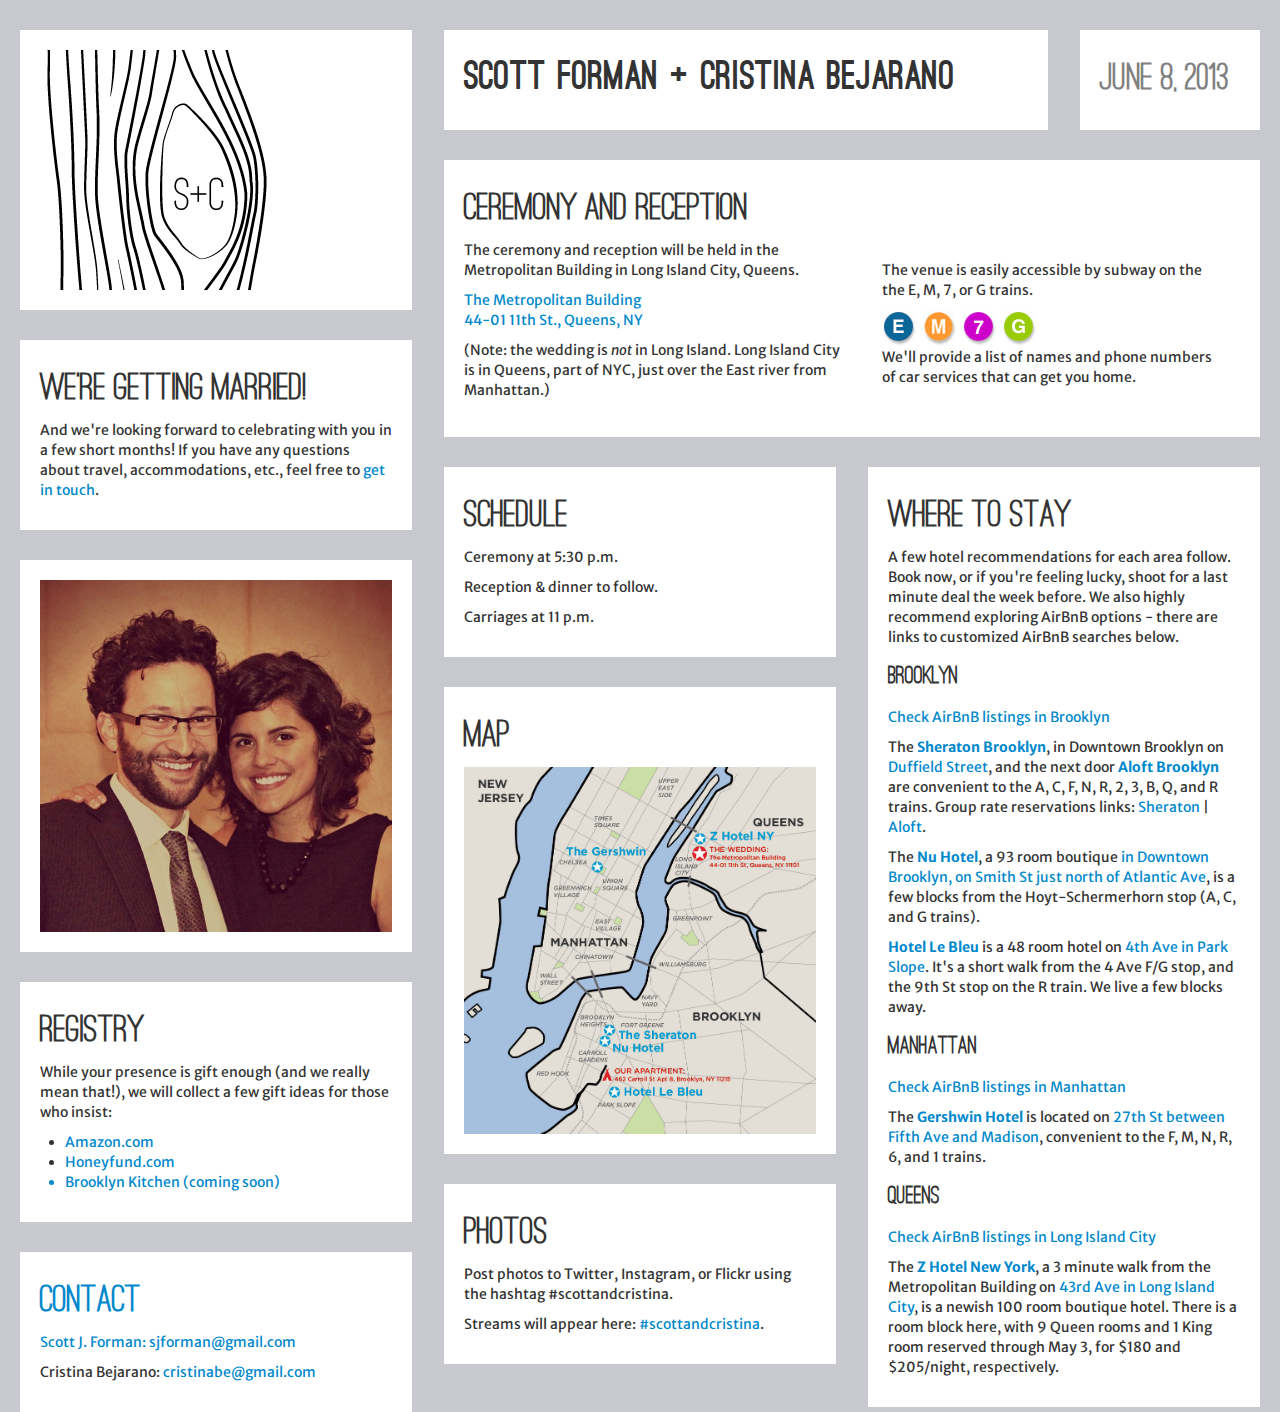
==== index.html @ 11a551de "Added personalized links for Sheraton and Aloft reservations." ====
<!DOCTYPE html>
<html>
    <head>
        <meta charset="utf-8">
        <title>Scott + Cristina</title>
        <meta name="viewport" content="width=device-width, initial-scale=1.0">
        <meta name="description" content="">
        <meta name="author" content="The couple">
        <link href="assets/css/bootstrap.min.css" rel="stylesheet" media="screen">

        <!-- Le styles -->
        <link href="./assets/css/weddingsite.css" rel="stylesheet"> 
        <link href='http://fonts.googleapis.com/css?family=Merriweather+Sans:300' rel='stylesheet' type='text/css'>

        <!-- HTML5 shim, for IE6-8 support of HTML5 elements -->
        <!--[if lt IE 9]>
          <script src="http://html5shim.googlecode.com/svn/trunk/html5.js"></script>
        <![endif]-->

        <!-- Fav and touch icons -->
        <link rel="shortcut icon" href="assets/img/sf-cb.ico">

    </head>

    <body>

      <div class="container-fluid">
        <div class="row-fluid">
          <div class="span4">

            <div class="tile">
              <IMG class="img" src="./assets/img/logo.png">
            </div>

          <div class="tile">
            <h1>We're getting married!</h1>
            <p>And we're looking forward to celebrating with you in a few short months! If you have any questions about travel, accommodations, etc., feel free to <a href="mailto:sjforman@gmail.com">get in touch</a>.</p>
          </div>

          <div class="tile">
              <img src="./assets/img/sf-cb-small.jpg">
          </div>

          <div class="tile">
            <h1>Registry</h1>
            <p>While your presence is gift enough (and we really mean that!), we will collect a few gift ideas for those who insist:</p>
            <ul>
              <li><a href="http://www.amazon.com/registry/wedding/2FYACB1W23JM6">Amazon.com</a></li>
              <li><a href="http://www.honeyfund.com/wedding/scottandcristina">Honeyfund.com</li>
              <li>Brooklyn Kitchen (coming soon)</li>
            </ul>
          </div>
<!--
          <div class="tile">
            <IMG class="img" src="./assets/img/mailbox.jpg">
          </div>
-->

          <div class="tile">
            <h1>Contact</h1>
            <p>Scott J. Forman: <a href="mailto:sjforman@gmail.com">sjforman@gmail.com</a></p>
            <p>Cristina Bejarano: <a href="mailto:cristinabe@gmail.com">cristinabe@gmail.com</a></p>
          </div>

        </div> <!--closes left column -->

          <div class="tile span6">
            <h1 class="strongtitle">Scott Forman + Cristina Bejarano</h1>
          </div>

          <div class="tile span2">
              <h1><span id="date">June 8, 2013</span></h1>
          </div>

          <div class="tile span8">
            <h1>Ceremony and Reception</h1>
            <div class="row-fluid">
              <div class="span6">
                <p>The ceremony and reception will be held in the Metropolitan Building in Long Island City, Queens.</p> 
                <p><a href="http://goo.gl/maps/SMIDI" target="_blank">The Metropolitan Building</BR>44-01 11th St., Queens, NY</a></p>
                <p>(Note: the wedding is <em>not</em> in Long Island. Long Island City is in Queens, part of NYC, just over the East river from Manhattan.)</p>
              </div>
              <div class="span6 innercolumn">
                <p>The venue is easily accessible by subway on the the E, M, 7, or G trains. </p>
                <img src="./assets/img/train-E.jpg" class="img">
                <img src="./assets/img/train-M.jpg" class="img">
                <img src="./assets/img/train-7.jpg" class="img">
                <img src="./assets/img/train-G.jpg" class="img">
                <p>We'll provide a list of names and phone numbers of car services that can get you home.</p>
              </div>
            </div>

        </div>

      <div class="span4">

        <div class="tile">
          <h1>Schedule</h1>
            <p>Ceremony at 5:30 p.m.</p>
            <p>Reception & dinner to follow.</p>
            <p>Carriages at 11 p.m.</p>
        </div>

        <div class="tile">
          <h1>Map</h1>
          <a href="./assets/img/nycmap_hotels.jpg" target="_blank"><img id="hotel-map" class="img" src="./assets/img/nycmap_hotels.jpg" alt="map of hotels, with stars at their locations"/></a>
        </div>

        <div class="tile">
          <h1>Photos</h1>
            <p>Post photos to Twitter, Instagram, or Flickr using the hashtag #scottandcristina.</p>
            <p>Streams will appear here: <a href="./media.html">#scottandcristina</a>.</p>
        </div>
      </div>

        <div class="tile span4">
          <h1>Where to Stay</h1>
          <p>A few hotel recommendations for each area follow. Book now, or if you're feeling lucky, shoot for a last minute deal the week before. We also highly recommend exploring AirBnB options - there are links to customized AirBnB searches below.</p>
          <h3>Brooklyn</h3>
            <p>
            <a href="http://goo.gl/rFD0d">Check AirBnB listings in Brooklyn</a>
            </p>
            <p>The <a href="http://www.sheratonbrooklyn.com/"><strong>Sheraton Brooklyn</strong></a>, in Downtown Brooklyn on <a href="http://goo.gl/maps/YRv99">Duffield Street</a>, and the next door <a href="http://www.aloftnewyorkbrooklyn.com/"><strong>Aloft Brooklyn</strong></a> are convenient to the A, C, F, N, R, 2, 3, B, Q, and R trains. Group rate reservations links: <a href="https://www.starwoodmeeting.com/StarGroupsWeb/res?id=1304051519&key=4B311">Sheraton</a> | <a href="https://www.starwoodmeeting.com/StarGroupsWeb/res?id=1304051507&key=96498">Aloft</a>.</p>
            <p>The <a href="http://nuhotelbrooklyn.com/"><strong>Nu Hotel</strong></a>, a 93 room boutique <a href="http://goo.gl/FwLk3">in Downtown Brooklyn, on Smith St just north of Atlantic Ave</a>, is a few blocks from the Hoyt-Schermerhorn stop (A, C, and G trains).</p>
            <p><a href="http://www.hotellebleu.com/"><strong>Hotel Le Bleu</strong></a> is a 48 room hotel on <a href="http://goo.gl/ZtD2X">4th Ave in Park Slope</a>. It's a short walk from the 4 Ave F/G stop, and the 9th St stop on the R train. We live a few blocks away.</p>
            
          <h3>Manhattan</h3>
            <p><a href="http://goo.gl/Xnnr9">Check AirBnB listings in Manhattan</a></p>

            <p>The <a href="http://www.gershwinhotel.com/"><strong>Gershwin Hotel</strong></a> is located on <a href="http://goo.gl/UFBjg">27th St between Fifth Ave and Madison</a>, convenient to the F, M, N, R, 6, and 1 trains.</p>

          <h3>Queens</h3>
            <p><a href="http://goo.gl/oXOKG">Check AirBnB listings in Long Island City</a></p>

            <p>The <a href="http://www.zhotelny.com/"><strong>Z Hotel New York</strong></a>, a 3 minute walk from the Metropolitan Building on <a href="http://goo.gl/zyGTn">43rd Ave in Long Island City</a>, is a newish 100 room boutique hotel. There is a room block here, with 9 Queen rooms and 1 King room reserved through May 3, for $180 and $205/night, respectively.</p>
        </div>

</div>
        
    <!-- Le javascript
    ================================================== -->
    <!-- Placed at the end of the document so the pages load faster -->
    <script src="http://ajax.googleapis.com/ajax/libs/jquery/1.7.2/jquery.min.js"></script>
    <script src="assets/js/bootstrap.min.js"></script>
    <script type="text/javascript">
      var _gaq = _gaq || [];
      _gaq.push(['_setAccount', 'UA-38311063-1']);
      _gaq.push(['_trackPageview']);

      (function() {
        var ga = document.createElement('script'); ga.type = 'text/javascript'; ga.async = true;
        ga.src = ('https:' == document.location.protocol ? 'https://ssl' : 'http://www') + '.google-analytics.com/ga.js';
        var s = document.getElementsByTagName('script')[0]; s.parentNode.insertBefore(ga, s);
      })();
    </script>
    </body>
</html>
---- assets/css/weddingsite.css ----
body{
    background: rgb(200, 201, 206); 
}

p,a,ul,ol{
    font-family: 'Merriweather Sans', sans-serif;
}

h1, h2, h3, h4, h5{
    font-family: 'Ostrich', sans-serif;
}

.strongtitle {
    font-family: 'Ostrich Black', sans-serif;
}

.tile{
    margin-top: 30px;
    background: white;
    padding: 20px;
}

.innercolumn{
    padding: 20px;
}

#date {
    color: gray;
}

@font-face {
  font-family: "Ostrich";
  src: url("../type/ostrich-regular-webfont.eot");
  src: local("☺"),
    url("../type/ostrich-regular-webfont.woff") format("woff"),
    url("../type/ostrich-regular-webfont.otf") format("opentype"),
    url("../type/ostrich-regular-webfont.svg#ostrich-regular-webfont") format("svg");
  }

@font-face {
  font-family: "Ostrich Black";
  src: url("../type/ostrich-black-webfont.eot");
  src: local("☺"),
    url("../type/ostrich-black-webfont.woff") format("woff"),
    url("../type/ostrich-black-webfont.otf") format("opentype"),
    url("../type/ostrich-black-webfont.svg#ostrich-black-webfont") format("svg");
  }
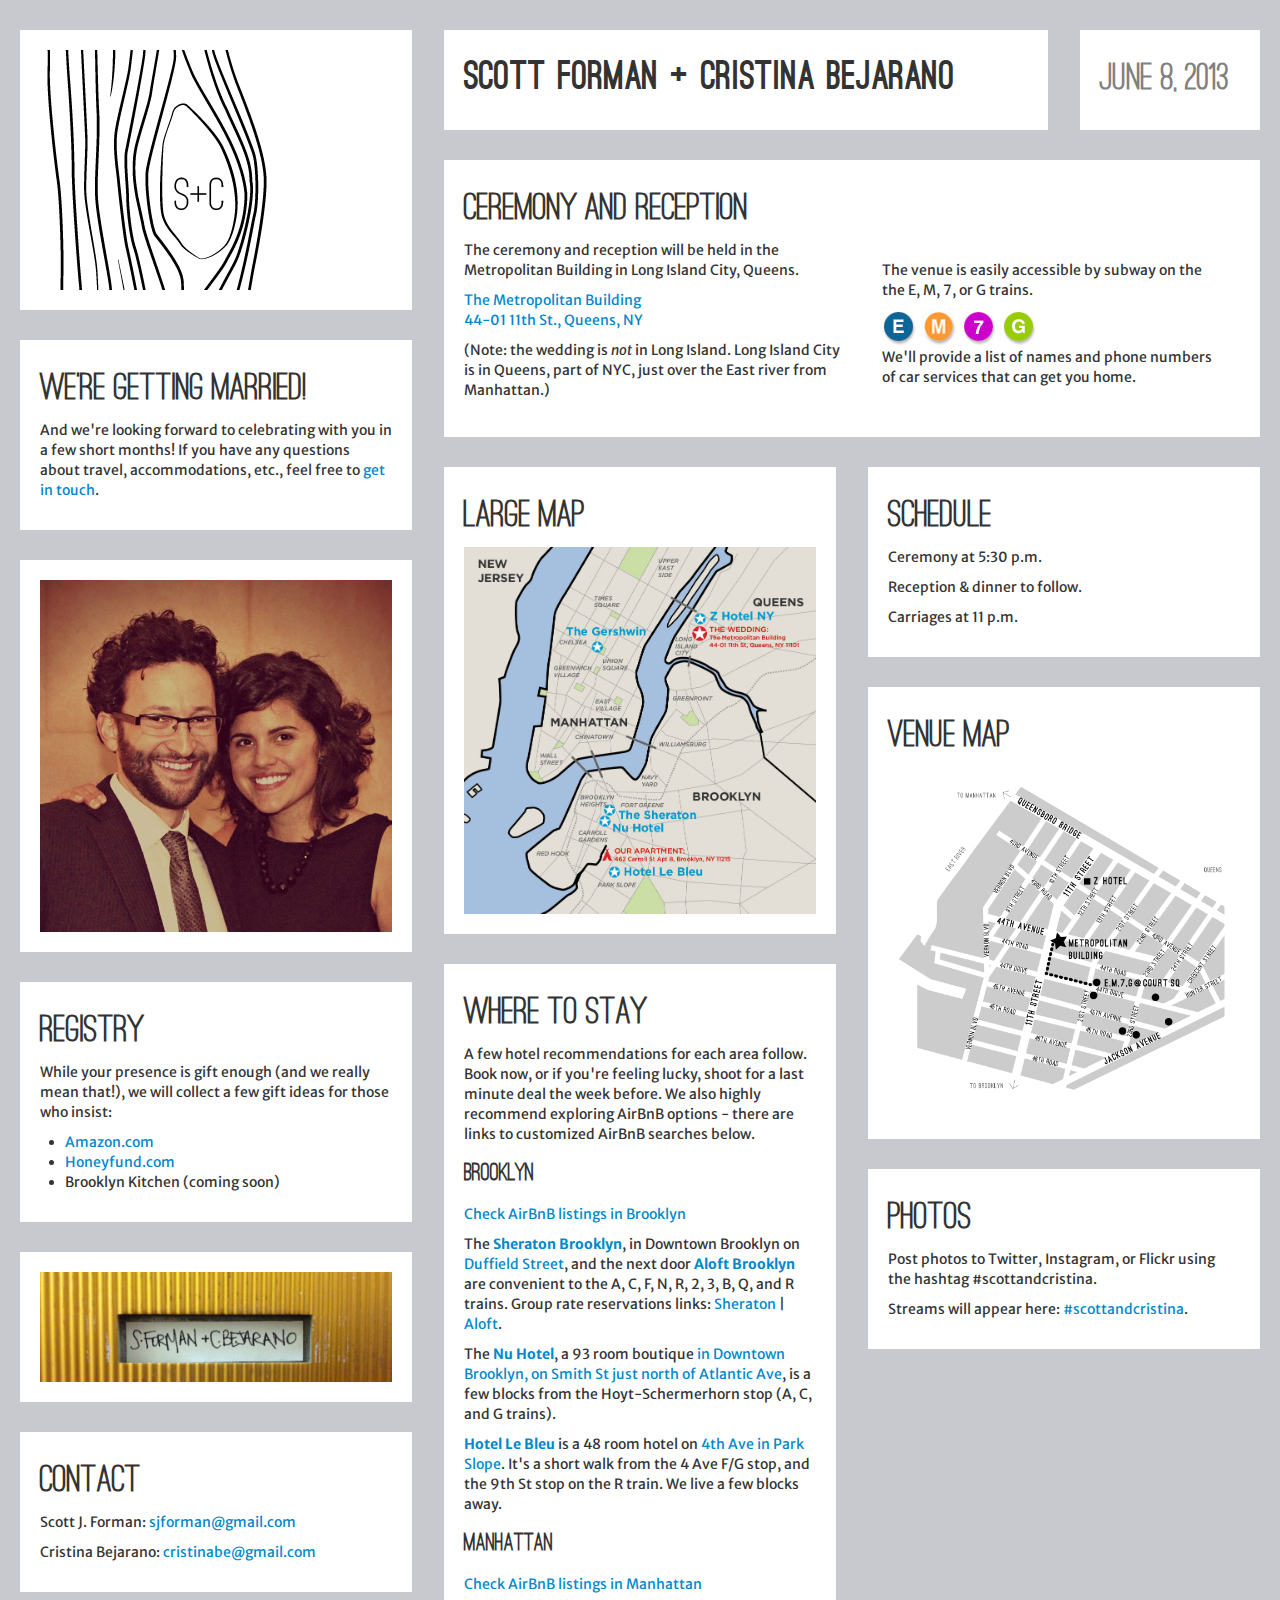
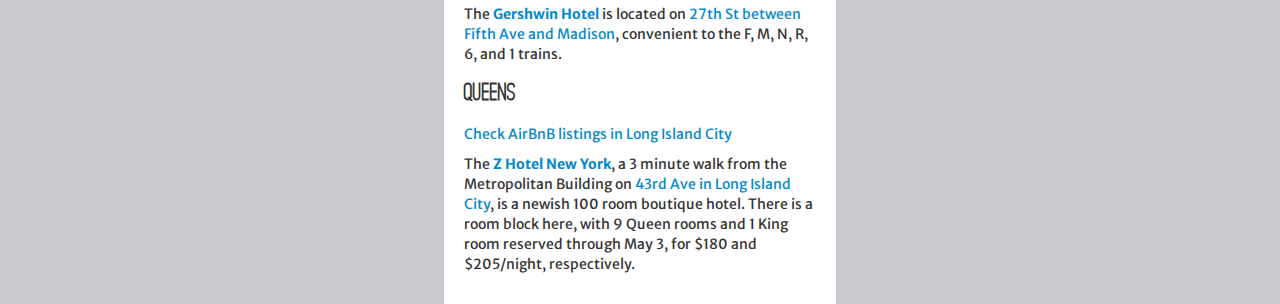
==== commit db9d7088: "Closed unclosed link tag, re-added mailbox image, added venue map." ====
--- a/index.html
+++ b/index.html
@@ -46,15 +46,14 @@
             <p>While your presence is gift enough (and we really mean that!), we will collect a few gift ideas for those who insist:</p>
             <ul>
               <li><a href="http://www.amazon.com/registry/wedding/2FYACB1W23JM6">Amazon.com</a></li>
-              <li><a href="http://www.honeyfund.com/wedding/scottandcristina">Honeyfund.com</li>
+              <li><a href="http://www.honeyfund.com/wedding/scottandcristina">Honeyfund.com</li></a>
               <li>Brooklyn Kitchen (coming soon)</li>
             </ul>
           </div>
-<!--
+
           <div class="tile">
             <IMG class="img" src="./assets/img/mailbox.jpg">
           </div>
--->
 
           <div class="tile">
             <h1>Contact</h1>
@@ -95,25 +94,11 @@
       <div class="span4">
 
         <div class="tile">
-          <h1>Schedule</h1>
-            <p>Ceremony at 5:30 p.m.</p>
-            <p>Reception & dinner to follow.</p>
-            <p>Carriages at 11 p.m.</p>
+          <h1>Large Map</h1>
+          <a href="./assets/img/nycmap_hotels.jpg" target="_blank"><IMG class="img" src="./assets/img/nycmap_hotels.jpg" alt="map of hotels, with stars at their locations"/></a>
         </div>
 
         <div class="tile">
-          <h1>Map</h1>
-          <a href="./assets/img/nycmap_hotels.jpg" target="_blank"><img id="hotel-map" class="img" src="./assets/img/nycmap_hotels.jpg" alt="map of hotels, with stars at their locations"/></a>
-        </div>
-
-        <div class="tile">
-          <h1>Photos</h1>
-            <p>Post photos to Twitter, Instagram, or Flickr using the hashtag #scottandcristina.</p>
-            <p>Streams will appear here: <a href="./media.html">#scottandcristina</a>.</p>
-        </div>
-      </div>
-
-        <div class="tile span4">
           <h1>Where to Stay</h1>
           <p>A few hotel recommendations for each area follow. Book now, or if you're feeling lucky, shoot for a last minute deal the week before. We also highly recommend exploring AirBnB options - there are links to customized AirBnB searches below.</p>
           <h3>Brooklyn</h3>
@@ -135,6 +120,29 @@
             <p>The <a href="http://www.zhotelny.com/"><strong>Z Hotel New York</strong></a>, a 3 minute walk from the Metropolitan Building on <a href="http://goo.gl/zyGTn">43rd Ave in Long Island City</a>, is a newish 100 room boutique hotel. There is a room block here, with 9 Queen rooms and 1 King room reserved through May 3, for $180 and $205/night, respectively.</p>
         </div>
 
+      </div>
+
+        <div class="span4">
+
+        <div class="tile">
+          <h1>Schedule</h1>
+            <p>Ceremony at 5:30 p.m.</p>
+            <p>Reception & dinner to follow.</p>
+            <p>Carriages at 11 p.m.</p>
+        </div>
+
+        <div class="tile">
+          <h1>Venue Map</h1>
+          <a href="./assets/img/venuemap.png" target="_blank"><IMG class="img" src="./assets/img/venuemap.png" alt="map of area around the venue"/></a>
+        </div>
+
+        <div class="tile">
+          <h1>Photos</h1>
+            <p>Post photos to Twitter, Instagram, or Flickr using the hashtag #scottandcristina.</p>
+            <p>Streams will appear here: <a href="./media.html">#scottandcristina</a>.</p>
+        </div>
+
+      </div>
 </div>
         
     <!-- Le javascript
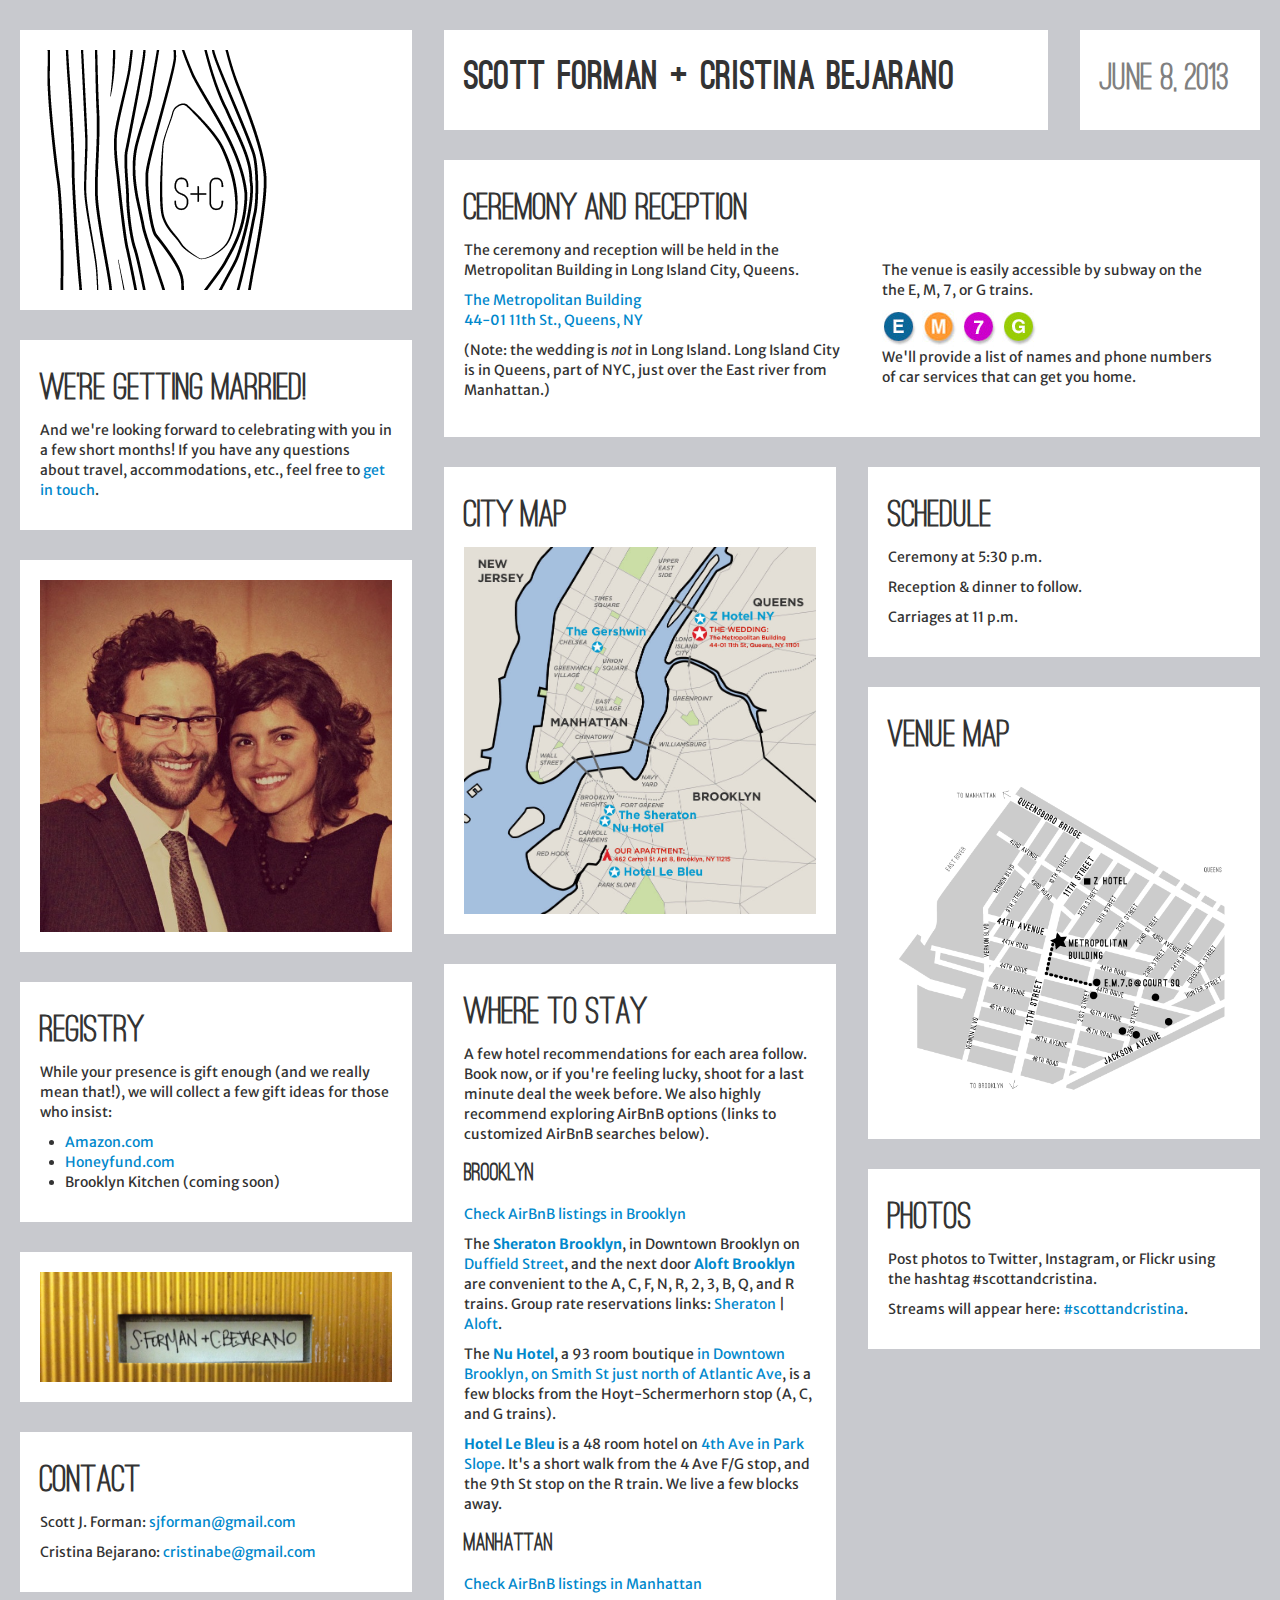
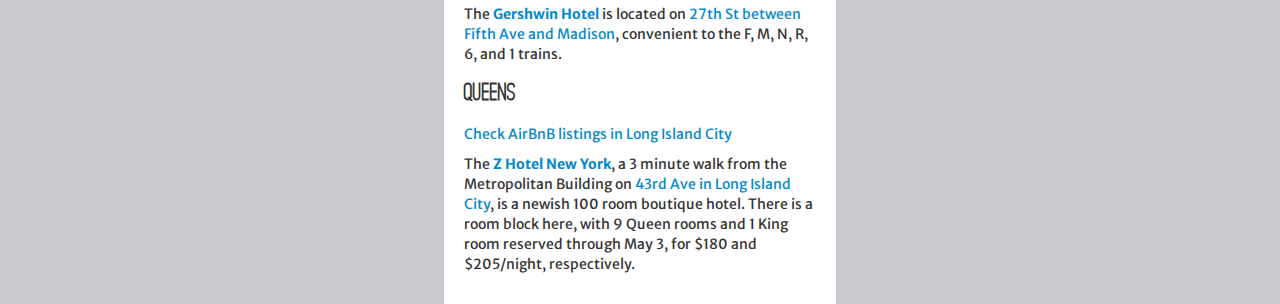
==== commit 29869922: "Minor copy changes." ====
--- a/index.html
+++ b/index.html
@@ -94,13 +94,13 @@
       <div class="span4">
 
         <div class="tile">
-          <h1>Large Map</h1>
+          <h1>City Map</h1>
           <a href="./assets/img/nycmap_hotels.jpg" target="_blank"><IMG class="img" src="./assets/img/nycmap_hotels.jpg" alt="map of hotels, with stars at their locations"/></a>
         </div>
 
         <div class="tile">
           <h1>Where to Stay</h1>
-          <p>A few hotel recommendations for each area follow. Book now, or if you're feeling lucky, shoot for a last minute deal the week before. We also highly recommend exploring AirBnB options - there are links to customized AirBnB searches below.</p>
+          <p>A few hotel recommendations for each area follow. Book now, or if you're feeling lucky, shoot for a last minute deal the week before. We also highly recommend exploring AirBnB options (links to customized AirBnB searches below).</p>
           <h3>Brooklyn</h3>
             <p>
             <a href="http://goo.gl/rFD0d">Check AirBnB listings in Brooklyn</a>
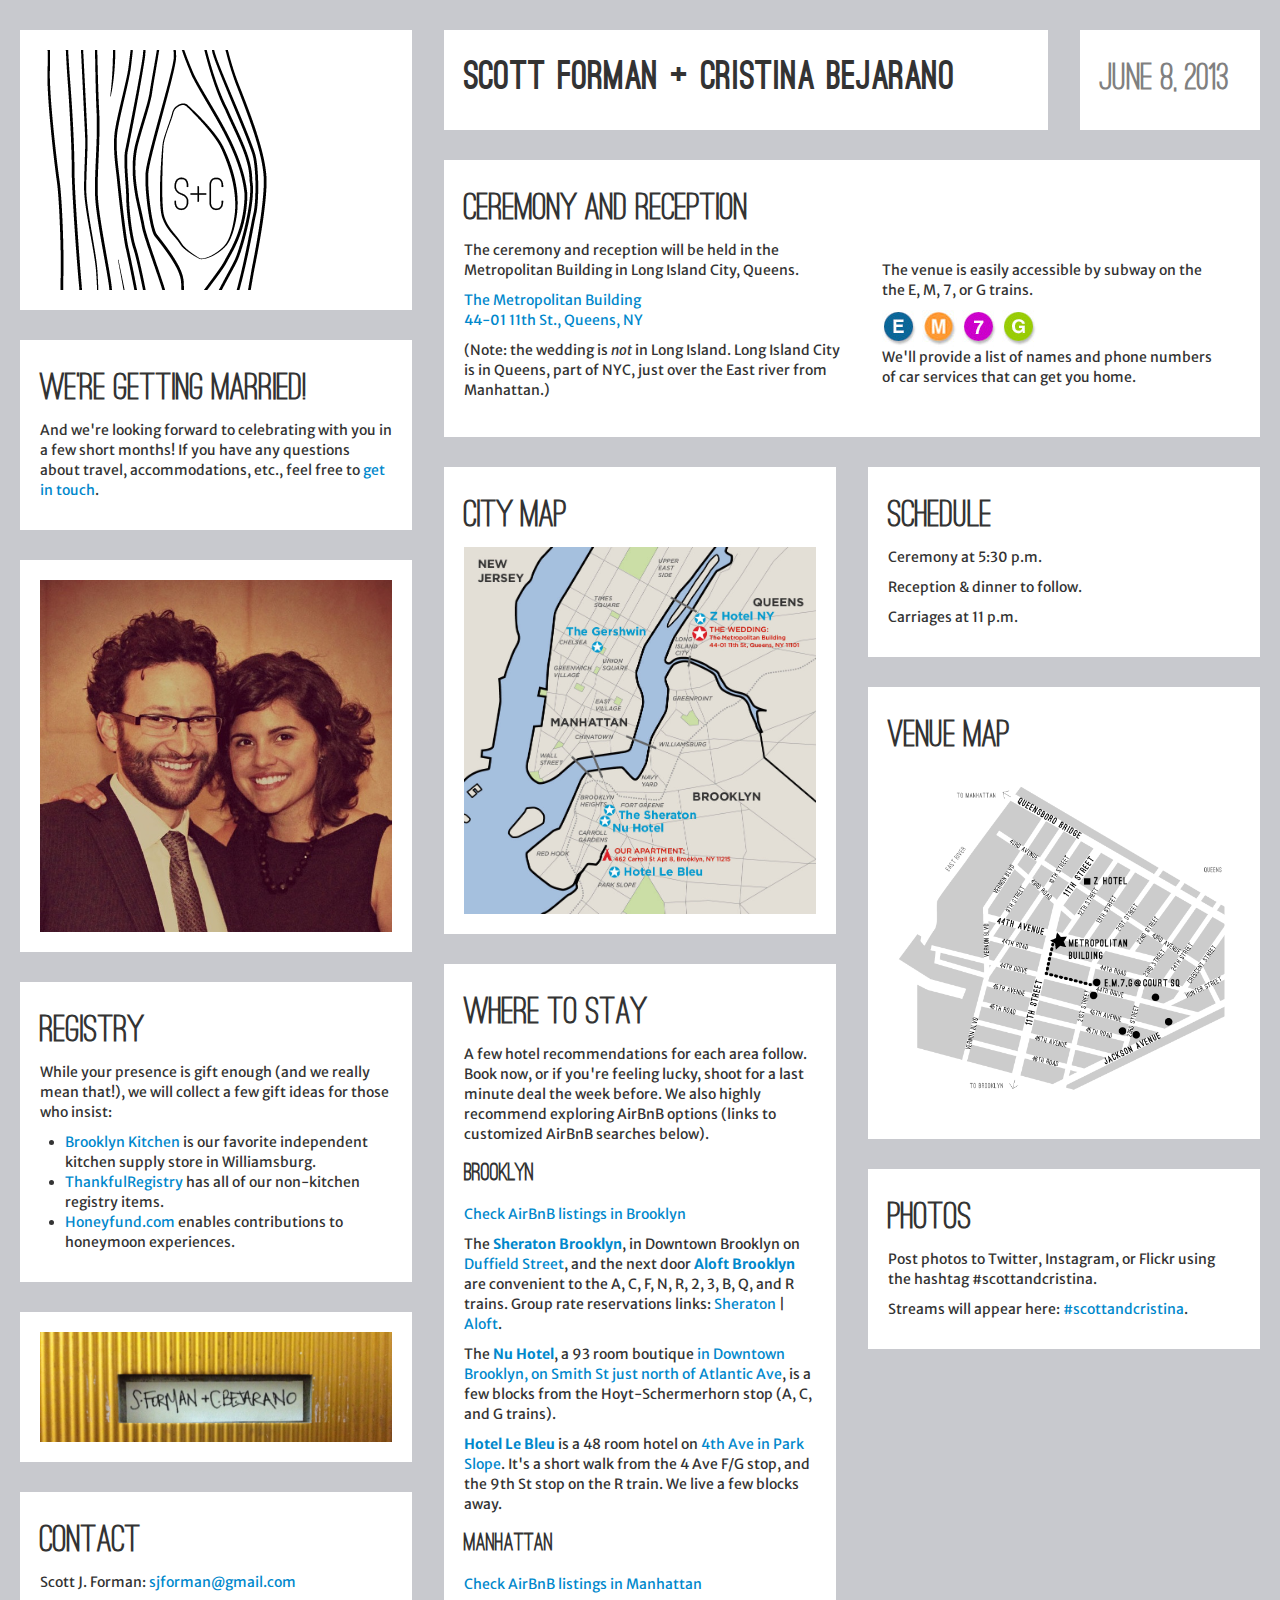
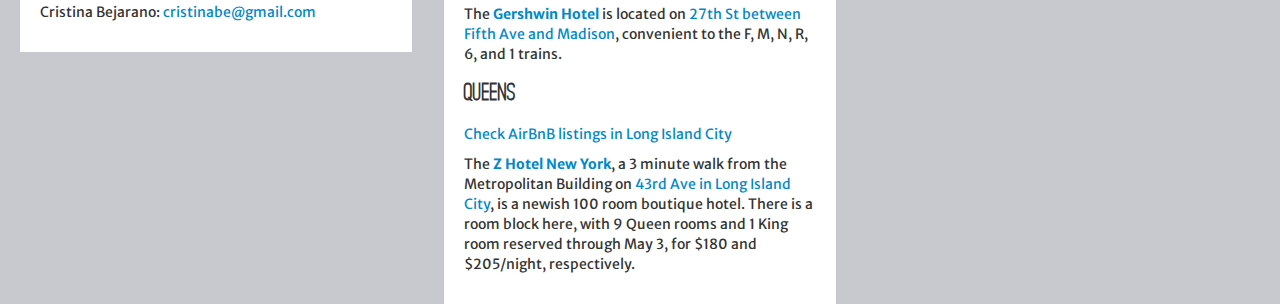
==== commit 1da32741: "Added final links and descriptions to registry section." ====
--- a/index.html
+++ b/index.html
@@ -45,9 +45,9 @@
             <h1>Registry</h1>
             <p>While your presence is gift enough (and we really mean that!), we will collect a few gift ideas for those who insist:</p>
             <ul>
-              <li><a href="http://www.amazon.com/registry/wedding/2FYACB1W23JM6">Amazon.com</a></li>
-              <li><a href="http://www.honeyfund.com/wedding/scottandcristina">Honeyfund.com</li></a>
-              <li>Brooklyn Kitchen (coming soon)</li>
+              <li><a href="http://bit.ly/cristinaandscott">Brooklyn Kitchen</a> is our favorite independent kitchen supply store in Williamsburg.</li>
+              <li><a href="https://thkfl.com/scottandcristina">ThankfulRegistry</a> has all of our non-kitchen registry items.</li>
+              <li><a href="http://www.honeyfund.com/wedding/scottandcristina">Honeyfund.com</a> enables contributions to honeymoon experiences.</li>
             </ul>
           </div>
 
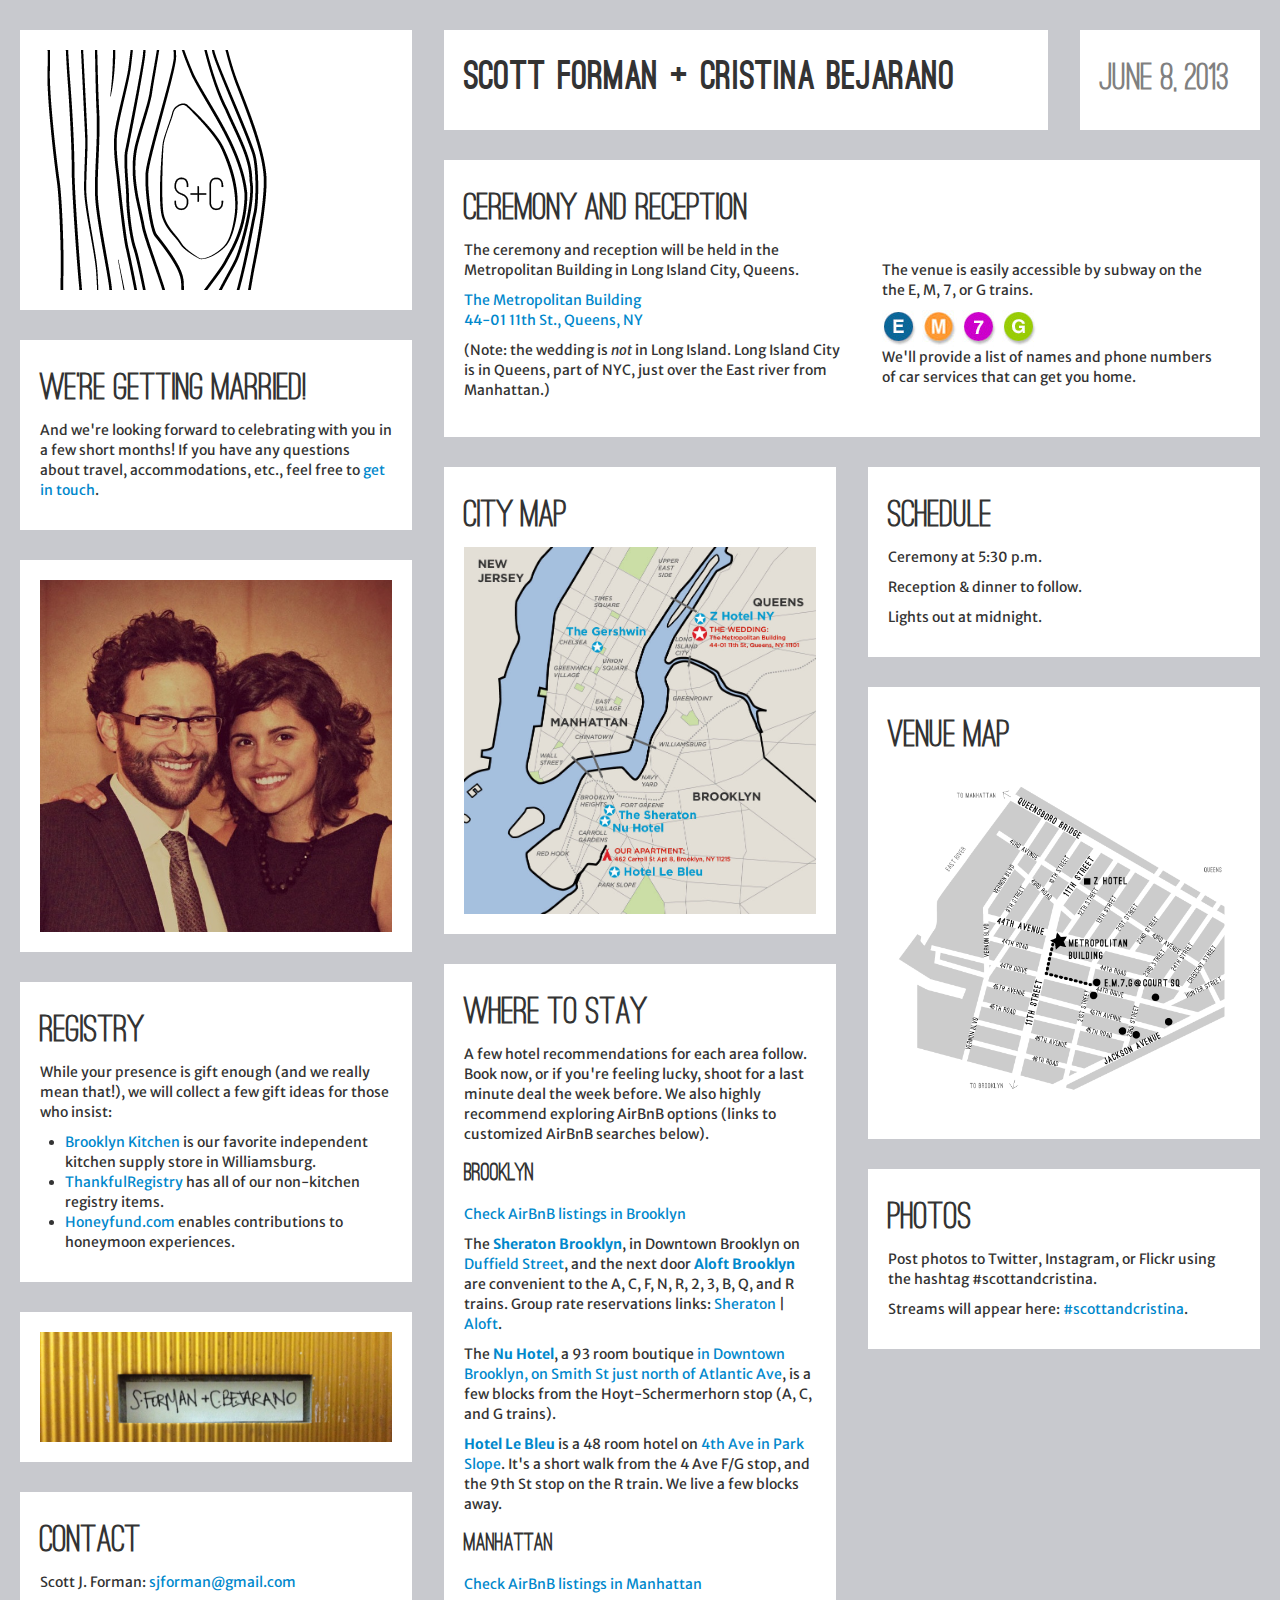
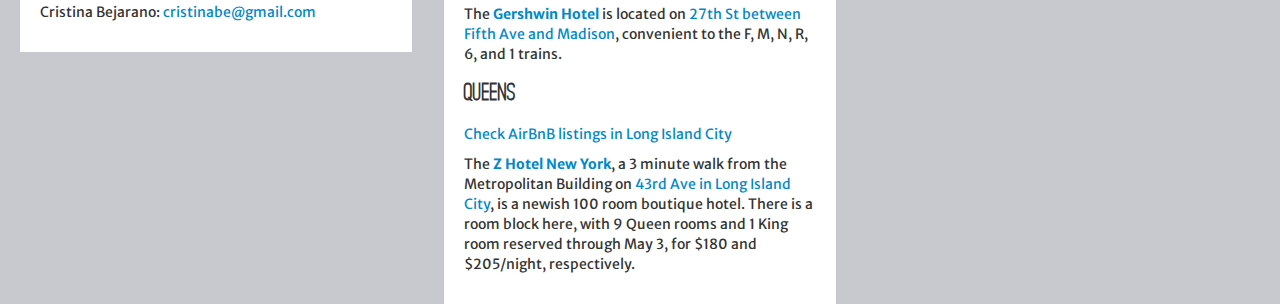
==== commit 466e0536: "Changed "carriages at 11" to "lights out at midnight"." ====
--- a/index.html
+++ b/index.html
@@ -128,7 +128,7 @@
           <h1>Schedule</h1>
             <p>Ceremony at 5:30 p.m.</p>
             <p>Reception & dinner to follow.</p>
-            <p>Carriages at 11 p.m.</p>
+            <p>Lights out at midnight.</p>
         </div>
 
         <div class="tile">
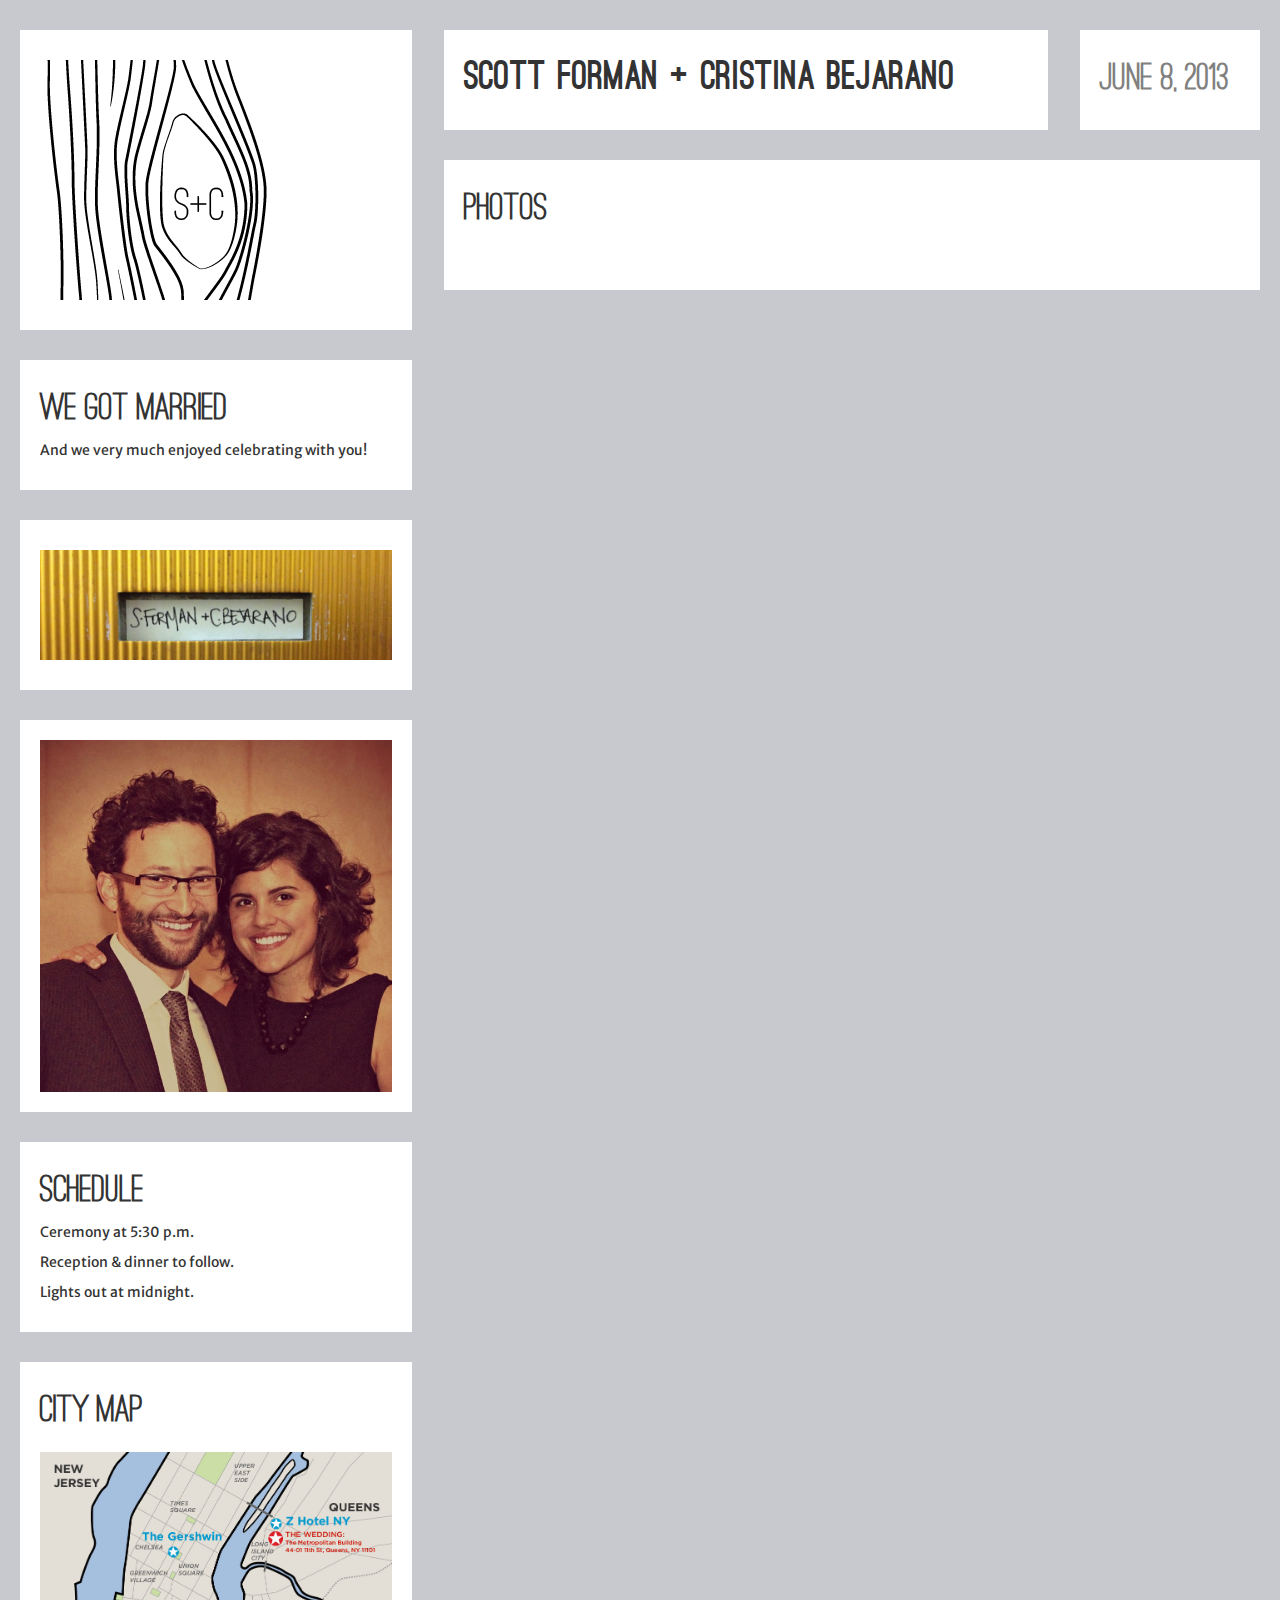
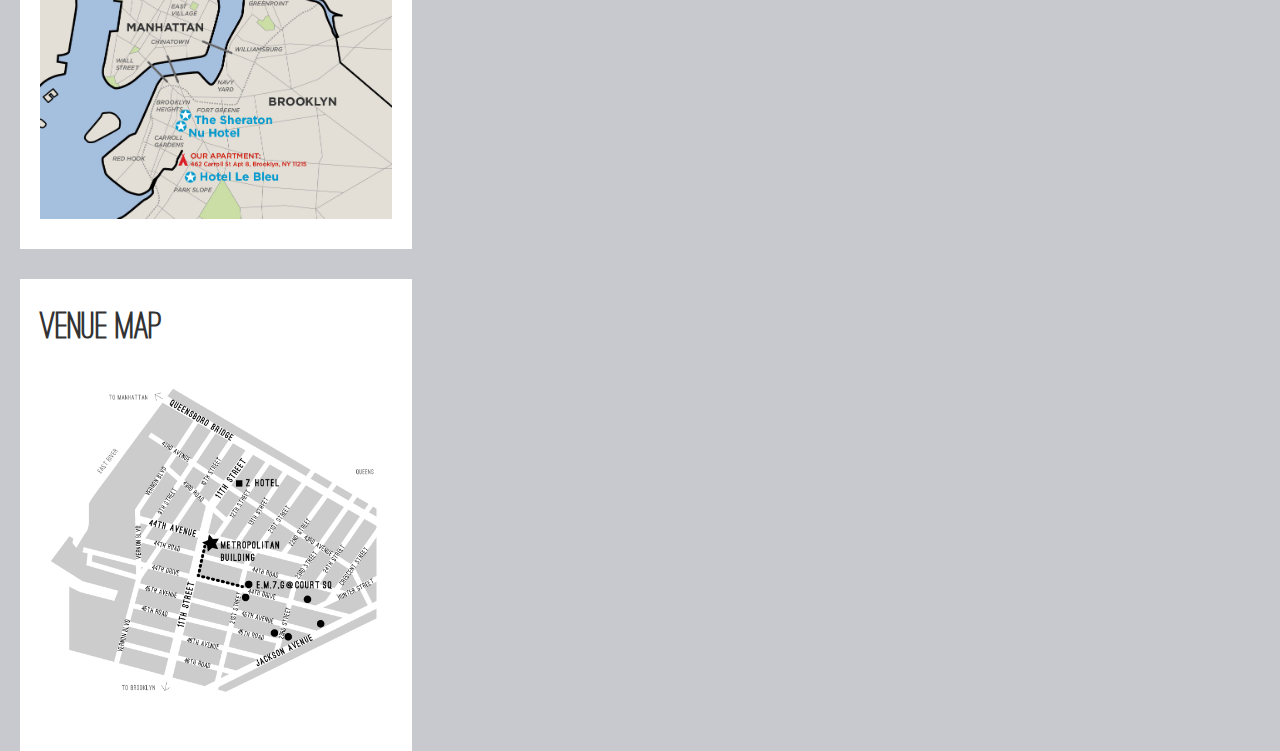
==== commit cb97e80a: "Set up for photo curation." ====
--- a/index.html
+++ b/index.html
@@ -33,22 +33,8 @@
             </div>
 
           <div class="tile">
-            <h1>We're getting married!</h1>
-            <p>And we're looking forward to celebrating with you in a few short months! If you have any questions about travel, accommodations, etc., feel free to <a href="mailto:sjforman@gmail.com">get in touch</a>.</p>
-          </div>
-
-          <div class="tile">
-              <img src="./assets/img/sf-cb-small.jpg">
-          </div>
-
-          <div class="tile">
-            <h1>Registry</h1>
-            <p>While your presence is gift enough (and we really mean that!), we will collect a few gift ideas for those who insist:</p>
-            <ul>
-              <li><a href="http://bit.ly/cristinaandscott">Brooklyn Kitchen</a> is our favorite independent kitchen supply store in Williamsburg.</li>
-              <li><a href="https://thkfl.com/scottandcristina">ThankfulRegistry</a> has all of our non-kitchen registry items.</li>
-              <li><a href="http://www.honeyfund.com/wedding/scottandcristina">Honeyfund.com</a> enables contributions to honeymoon experiences.</li>
-            </ul>
+            <h1>We got married</h1>
+            <p>And we very much enjoyed celebrating with you!</p> 
           </div>
 
           <div class="tile">
@@ -56,10 +42,25 @@
           </div>
 
           <div class="tile">
-            <h1>Contact</h1>
-            <p>Scott J. Forman: <a href="mailto:sjforman@gmail.com">sjforman@gmail.com</a></p>
-            <p>Cristina Bejarano: <a href="mailto:cristinabe@gmail.com">cristinabe@gmail.com</a></p>
+              <img src="./assets/img/sf-cb-small.jpg">
           </div>
+
+        <div class="tile">
+          <h1>Schedule</h1>
+            <p>Ceremony at 5:30 p.m.</p>
+            <p>Reception & dinner to follow.</p>
+            <p>Lights out at midnight.</p>
+        </div>
+
+        <div class="tile">
+          <h1>City Map</h1>
+          <a href="./assets/img/nycmap_hotels.jpg" target="_blank"><IMG class="img" src="./assets/img/nycmap_hotels.jpg" alt="map of hotels, with stars at their locations"/></a>
+        </div>
+
+        <div class="tile">
+          <h1>Venue Map</h1>
+          <a href="./assets/img/venuemap.png" target="_blank"><IMG class="img" src="./assets/img/venuemap.png" alt="map of area around the venue"/></a>
+        </div>
 
         </div> <!--closes left column -->
 
@@ -72,75 +73,15 @@
           </div>
 
           <div class="tile span8">
-            <h1>Ceremony and Reception</h1>
+            <h1>Photos</h1>
             <div class="row-fluid">
               <div class="span6">
-                <p>The ceremony and reception will be held in the Metropolitan Building in Long Island City, Queens.</p> 
-                <p><a href="http://goo.gl/maps/SMIDI" target="_blank">The Metropolitan Building</BR>44-01 11th St., Queens, NY</a></p>
-                <p>(Note: the wedding is <em>not</em> in Long Island. Long Island City is in Queens, part of NYC, just over the East river from Manhattan.)</p>
-              </div>
-              <div class="span6 innercolumn">
-                <p>The venue is easily accessible by subway on the the E, M, 7, or G trains. </p>
-                <img src="./assets/img/train-E.jpg" class="img">
-                <img src="./assets/img/train-M.jpg" class="img">
-                <img src="./assets/img/train-7.jpg" class="img">
-                <img src="./assets/img/train-G.jpg" class="img">
-                <p>We'll provide a list of names and phone numbers of car services that can get you home.</p>
               </div>
             </div>
 
         </div>
 
-      <div class="span4">
-
-        <div class="tile">
-          <h1>City Map</h1>
-          <a href="./assets/img/nycmap_hotels.jpg" target="_blank"><IMG class="img" src="./assets/img/nycmap_hotels.jpg" alt="map of hotels, with stars at their locations"/></a>
-        </div>
-
-        <div class="tile">
-          <h1>Where to Stay</h1>
-          <p>A few hotel recommendations for each area follow. Book now, or if you're feeling lucky, shoot for a last minute deal the week before. We also highly recommend exploring AirBnB options (links to customized AirBnB searches below).</p>
-          <h3>Brooklyn</h3>
-            <p>
-            <a href="http://goo.gl/rFD0d">Check AirBnB listings in Brooklyn</a>
-            </p>
-            <p>The <a href="http://www.sheratonbrooklyn.com/"><strong>Sheraton Brooklyn</strong></a>, in Downtown Brooklyn on <a href="http://goo.gl/maps/YRv99">Duffield Street</a>, and the next door <a href="http://www.aloftnewyorkbrooklyn.com/"><strong>Aloft Brooklyn</strong></a> are convenient to the A, C, F, N, R, 2, 3, B, Q, and R trains. Group rate reservations links: <a href="https://www.starwoodmeeting.com/StarGroupsWeb/res?id=1304051519&key=4B311">Sheraton</a> | <a href="https://www.starwoodmeeting.com/StarGroupsWeb/res?id=1304051507&key=96498">Aloft</a>.</p>
-            <p>The <a href="http://nuhotelbrooklyn.com/"><strong>Nu Hotel</strong></a>, a 93 room boutique <a href="http://goo.gl/FwLk3">in Downtown Brooklyn, on Smith St just north of Atlantic Ave</a>, is a few blocks from the Hoyt-Schermerhorn stop (A, C, and G trains).</p>
-            <p><a href="http://www.hotellebleu.com/"><strong>Hotel Le Bleu</strong></a> is a 48 room hotel on <a href="http://goo.gl/ZtD2X">4th Ave in Park Slope</a>. It's a short walk from the 4 Ave F/G stop, and the 9th St stop on the R train. We live a few blocks away.</p>
-            
-          <h3>Manhattan</h3>
-            <p><a href="http://goo.gl/Xnnr9">Check AirBnB listings in Manhattan</a></p>
-
-            <p>The <a href="http://www.gershwinhotel.com/"><strong>Gershwin Hotel</strong></a> is located on <a href="http://goo.gl/UFBjg">27th St between Fifth Ave and Madison</a>, convenient to the F, M, N, R, 6, and 1 trains.</p>
-
-          <h3>Queens</h3>
-            <p><a href="http://goo.gl/oXOKG">Check AirBnB listings in Long Island City</a></p>
-
-            <p>The <a href="http://www.zhotelny.com/"><strong>Z Hotel New York</strong></a>, a 3 minute walk from the Metropolitan Building on <a href="http://goo.gl/zyGTn">43rd Ave in Long Island City</a>, is a newish 100 room boutique hotel. There is a room block here, with 9 Queen rooms and 1 King room reserved through May 3, for $180 and $205/night, respectively.</p>
-        </div>
-
       </div>
-
-        <div class="span4">
-
-        <div class="tile">
-          <h1>Schedule</h1>
-            <p>Ceremony at 5:30 p.m.</p>
-            <p>Reception & dinner to follow.</p>
-            <p>Lights out at midnight.</p>
-        </div>
-
-        <div class="tile">
-          <h1>Venue Map</h1>
-          <a href="./assets/img/venuemap.png" target="_blank"><IMG class="img" src="./assets/img/venuemap.png" alt="map of area around the venue"/></a>
-        </div>
-
-        <div class="tile">
-          <h1>Photos</h1>
-            <p>Post photos to Twitter, Instagram, or Flickr using the hashtag #scottandcristina.</p>
-            <p>Streams will appear here: <a href="./media.html">#scottandcristina</a>.</p>
-        </div>
 
       </div>
 </div>
--- a/assets/css/weddingsite.css
+++ b/assets/css/weddingsite.css
@@ -19,6 +19,11 @@
     background: white;
     padding: 20px;
 }
+
+.img{
+    margin-top: 10px;
+    margin-bottom: 10px;
+    }
 
 .innercolumn{
     padding: 20px;
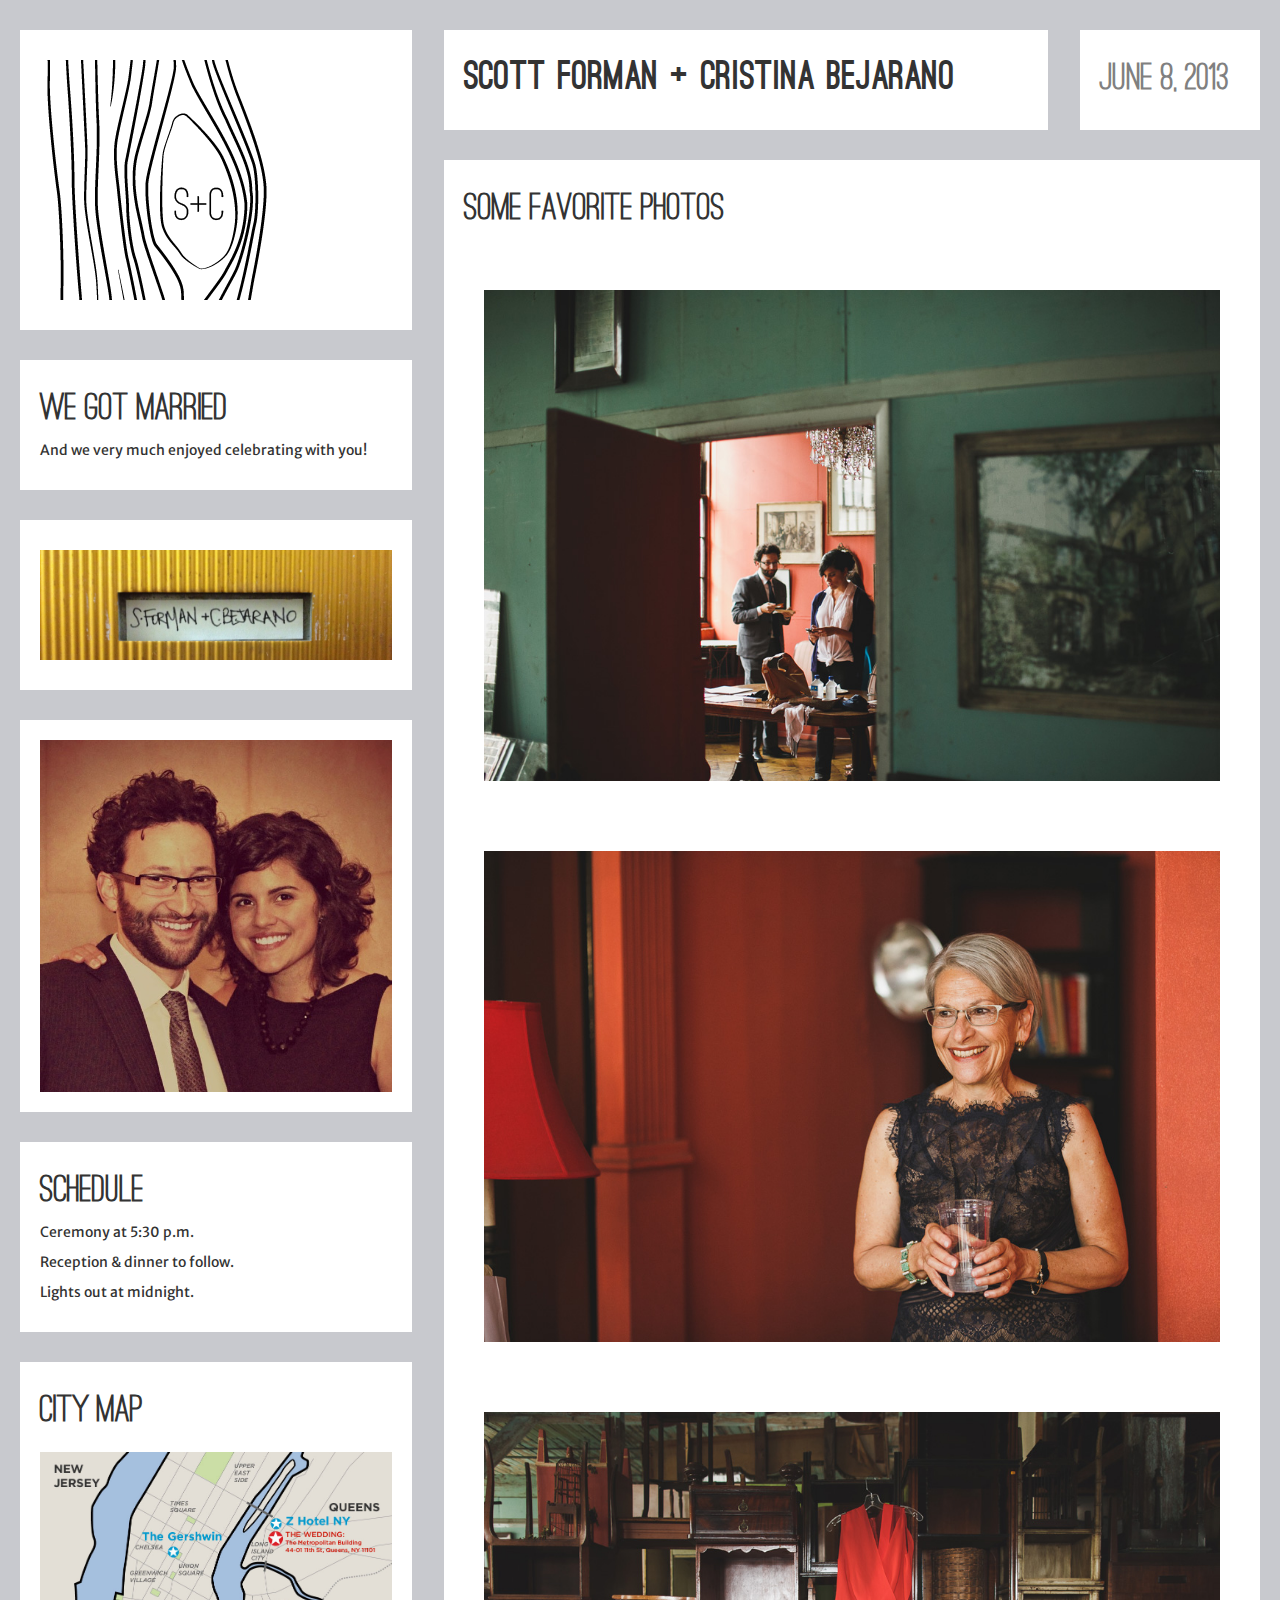
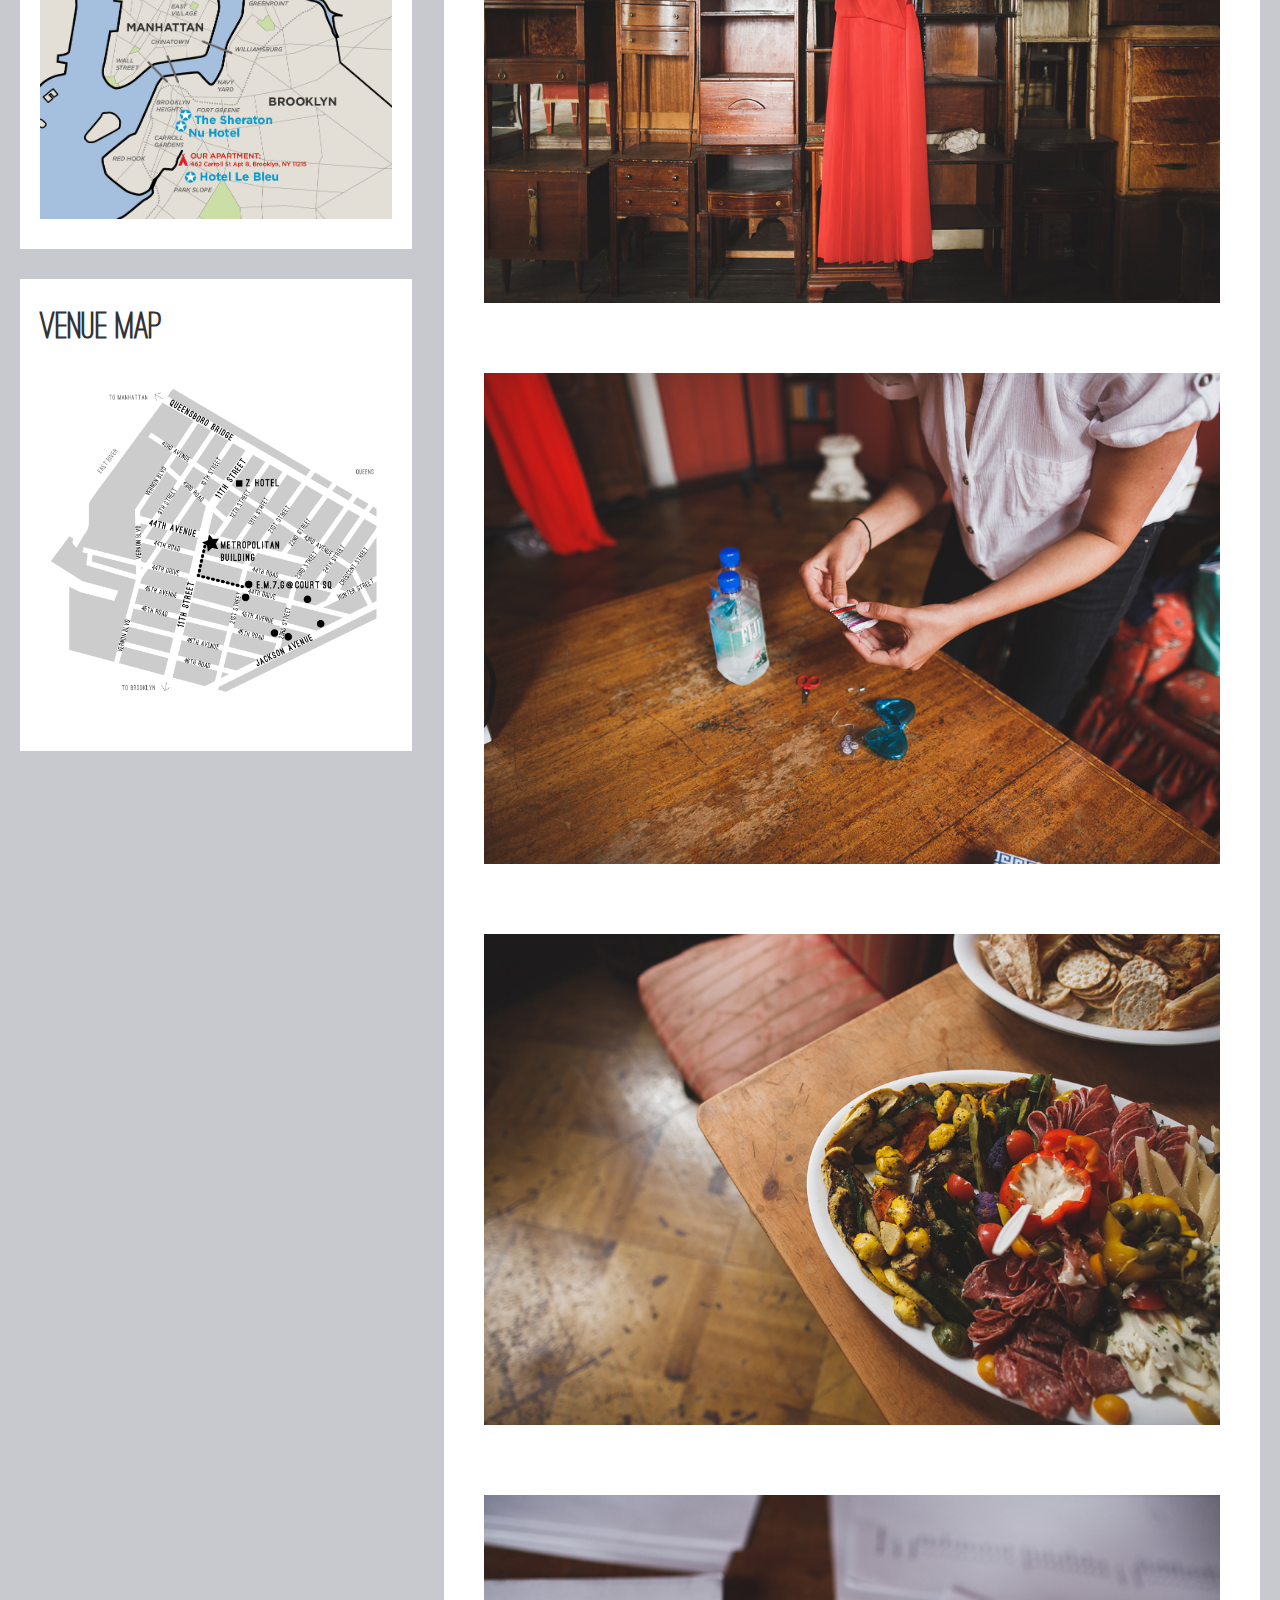
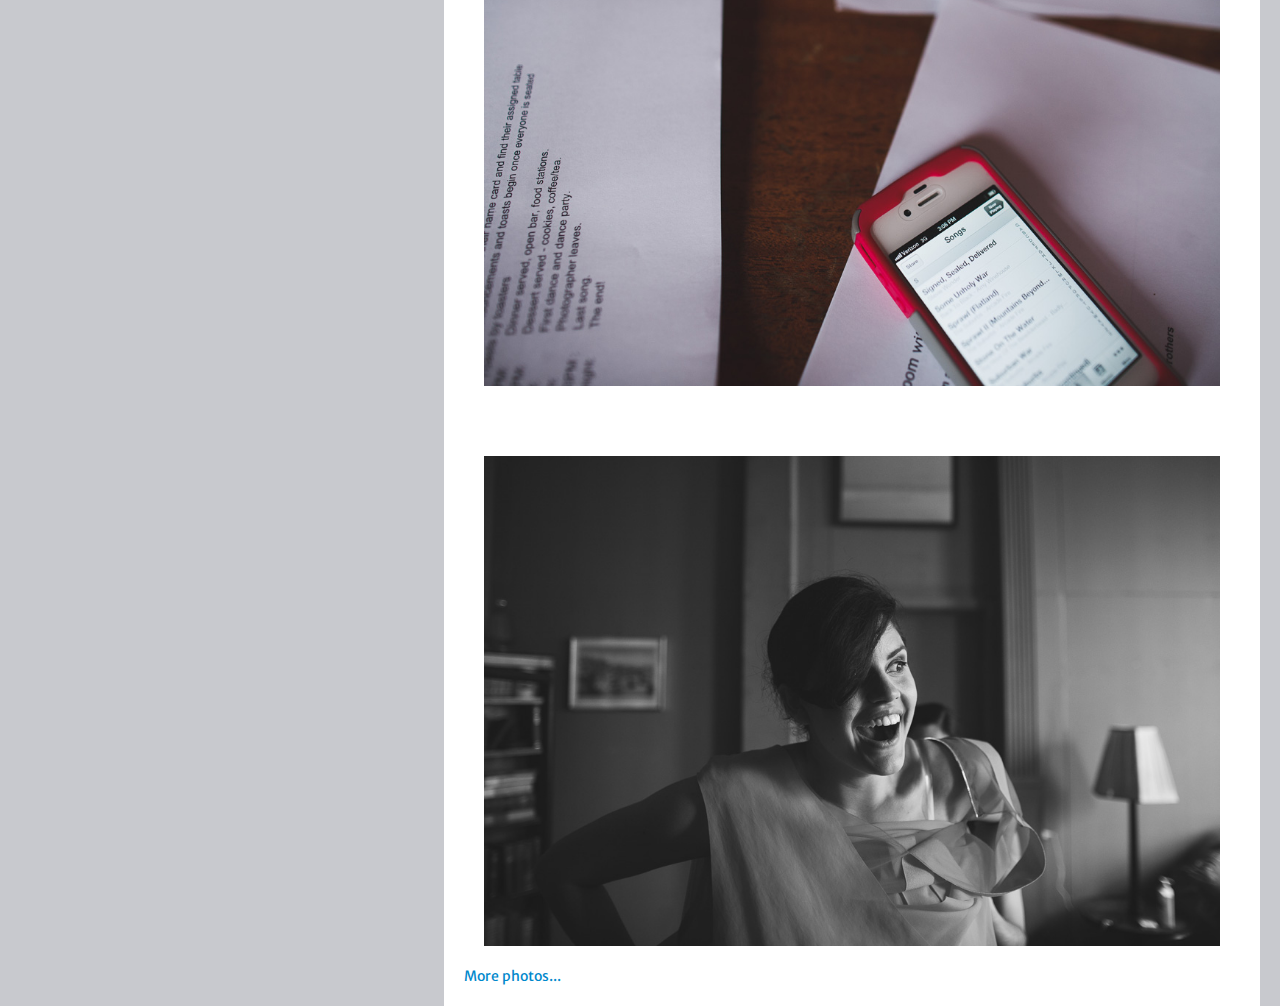
==== commit bf048b32: "Finally got dynamic image library loading." ====
--- a/index.html
+++ b/index.html
@@ -19,6 +19,7 @@
 
         <!-- Fav and touch icons -->
         <link rel="shortcut icon" href="assets/img/sf-cb.ico">
+        <script src="assets/js/wedding.js"></script>
 
     </head>
 
@@ -31,6 +32,7 @@
             <div class="tile">
               <IMG class="img" src="./assets/img/logo.png">
             </div>
+
 
           <div class="tile">
             <h1>We got married</h1>
@@ -73,10 +75,12 @@
           </div>
 
           <div class="tile span8">
-            <h1>Photos</h1>
+            <h1>Some Favorite Photos</h1>
             <div class="row-fluid">
-              <div class="span6">
-              </div>
+              <script type="text/javascript">
+                    writeOut(imageArray);
+                </script>
+            <a href="./photos.html">More photos...</a>
             </div>
 
         </div>
@@ -101,6 +105,7 @@
         ga.src = ('https:' == document.location.protocol ? 'https://ssl' : 'http://www') + '.google-analytics.com/ga.js';
         var s = document.getElementsByTagName('script')[0]; s.parentNode.insertBefore(ga, s);
       })();
+
     </script>
     </body>
 </html>
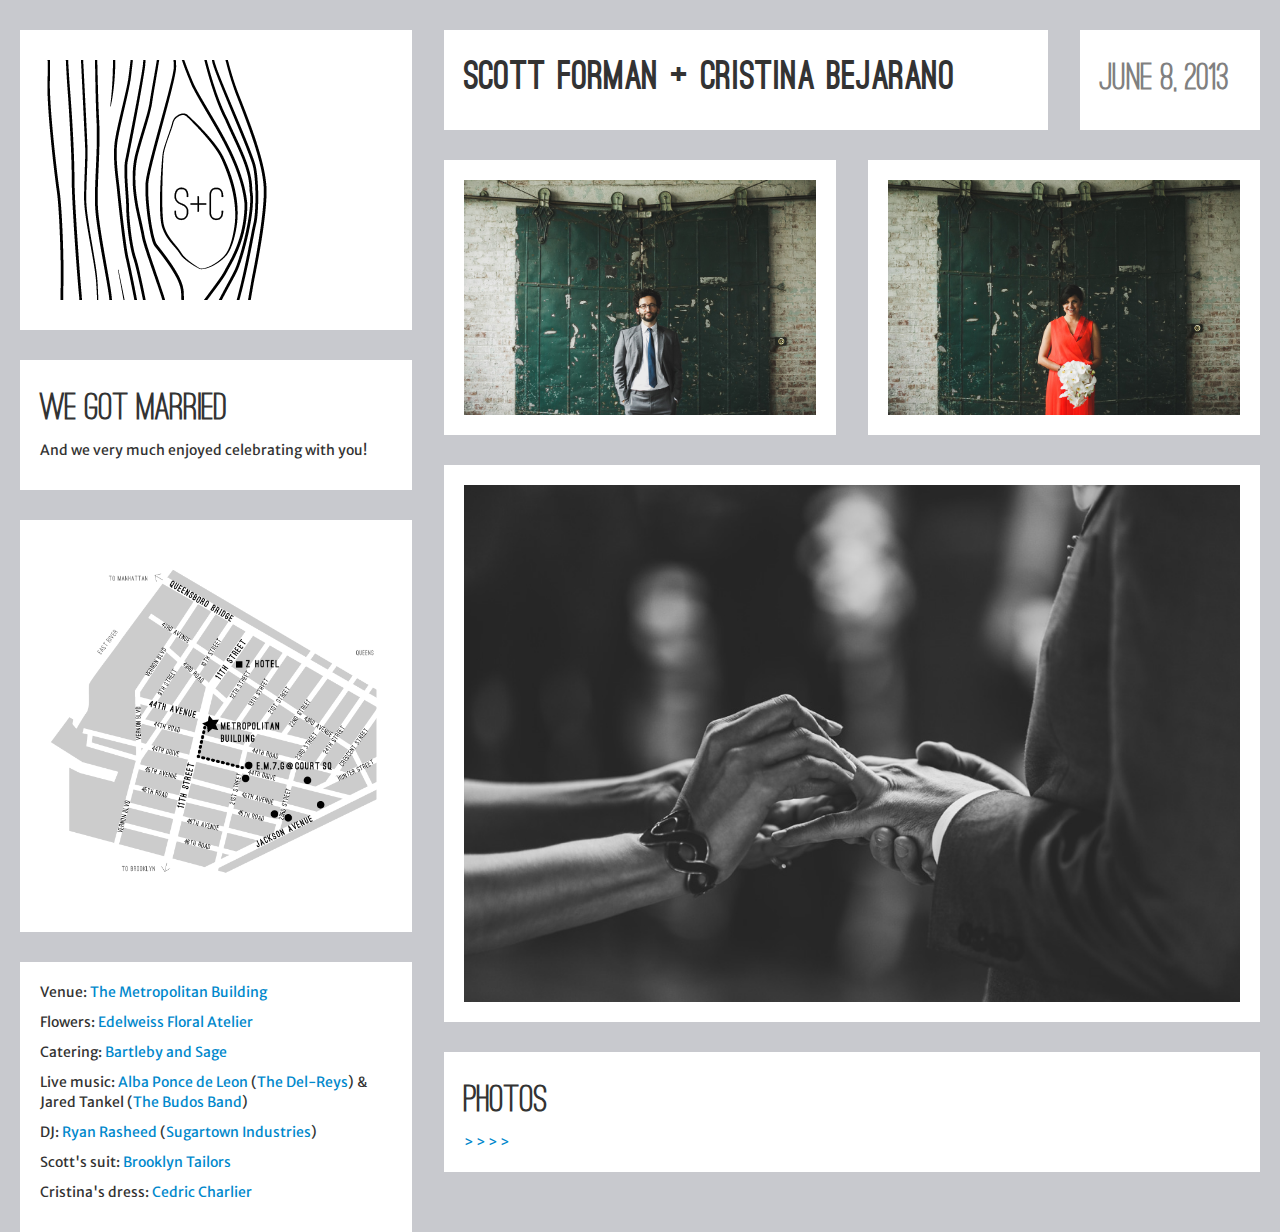
==== commit fdbc0c3e: "Completed new version with photos for thank-you note links." ====
--- a/index.html
+++ b/index.html
@@ -19,7 +19,7 @@
 
         <!-- Fav and touch icons -->
         <link rel="shortcut icon" href="assets/img/sf-cb.ico">
-        <script src="assets/js/wedding.js"></script>
+        <script src="./assets/js/wedding.js"></script>
 
     </head>
 
@@ -33,36 +33,24 @@
               <IMG class="img" src="./assets/img/logo.png">
             </div>
 
-
           <div class="tile">
             <h1>We got married</h1>
             <p>And we very much enjoyed celebrating with you!</p> 
           </div>
 
           <div class="tile">
-            <IMG class="img" src="./assets/img/mailbox.jpg">
+              <IMG class="img" src="./assets/img/venuemap.png">
           </div>
 
           <div class="tile">
-              <img src="./assets/img/sf-cb-small.jpg">
+              <p>Venue: <a href="http://www.metropolitanbuilding.com/">The Metropolitan Building</a></p>
+              <p>Flowers: <a href="http://www.edelweissflorist.com/">Edelweiss Floral Atelier</a></p>
+              <p>Catering: <a href="http://bartlebyandsage.com/home/">Bartleby and Sage</a></p>
+              <p>Live music: <a href="http://albaponcedeleon.com/">Alba Ponce de Leon</a> (<a href="https://www.facebook.com/TheDelReys">The Del-Reys</a>) & Jared Tankel (<a href="http://thebudos.com/about/">The Budos Band</a>)</p>
+              <p>DJ: <a href="http://ryanrasheed.com/">Ryan Rasheed</a> (<a href="http://www.sugartownindustries.com/">Sugartown Industries</a>)</p>
+              <p>Scott's suit: <a href="http://www.brooklyn-tailors.com/">Brooklyn Tailors</a></p>
+              <p>Cristina's dress: <a href="http://www.cedric-charlier.com/">Cedric Charlier</a></p>
           </div>
-
-        <div class="tile">
-          <h1>Schedule</h1>
-            <p>Ceremony at 5:30 p.m.</p>
-            <p>Reception & dinner to follow.</p>
-            <p>Lights out at midnight.</p>
-        </div>
-
-        <div class="tile">
-          <h1>City Map</h1>
-          <a href="./assets/img/nycmap_hotels.jpg" target="_blank"><IMG class="img" src="./assets/img/nycmap_hotels.jpg" alt="map of hotels, with stars at their locations"/></a>
-        </div>
-
-        <div class="tile">
-          <h1>Venue Map</h1>
-          <a href="./assets/img/venuemap.png" target="_blank"><IMG class="img" src="./assets/img/venuemap.png" alt="map of area around the venue"/></a>
-        </div>
 
         </div> <!--closes left column -->
 
@@ -74,19 +62,31 @@
               <h1><span id="date">June 8, 2013</span></h1>
           </div>
 
+          <div class="tile span4">
+              <img src="./assets/img/photos/homepage/scott-before.jpg">
+          </div>  
+
+          <div class="tile span4">
+              <img src="./assets/img/photos/homepage/cristina-before.jpg">
+          </div>  
+
           <div class="tile span8">
-            <h1>Some Favorite Photos</h1>
-            <div class="row-fluid">
-              <script type="text/javascript">
-                    writeOut(imageArray);
-                </script>
-            <a href="./photos.html">More photos...</a>
-            </div>
+              <img class="gallery" src="./assets/img/photos/homepage/ring.jpg">
+          </div>
 
-        </div>
+          <div class="tile span8">
+              <h1>Photos</h1><a href="./photos.html" class="fill-div">> > > ></a>
+          </div>
 
-      </div>
-
+          <!--<div class="tile span8">-->
+              <!--<img class="gallery" src="./assets/img/photos/homepage/recess.jpg">-->
+          <!--</div>-->
+          <!--<div class="tile span8">-->
+              <!--<img class="gallery" src="./assets/img/photos/homepage/outside.jpg">-->
+          <!--</div>-->
+              <!--<img class="gallery" src="./assets/img/photos/homepage/stairwell.jpg">-->
+              
+          </div>
       </div>
 </div>
         
--- a/assets/css/weddingsite.css
+++ b/assets/css/weddingsite.css
@@ -20,6 +20,13 @@
     padding: 20px;
 }
 
+.fill-div{
+    display: block;
+    height: 100%;
+    width: 100%;
+    text-decoration: none;
+    }
+
 .img{
     margin-top: 10px;
     margin-bottom: 10px;
@@ -31,6 +38,10 @@
 
 #date {
     color: gray;
+}
+
+.gallery {
+    width: 100%;
 }
 
 @font-face {
